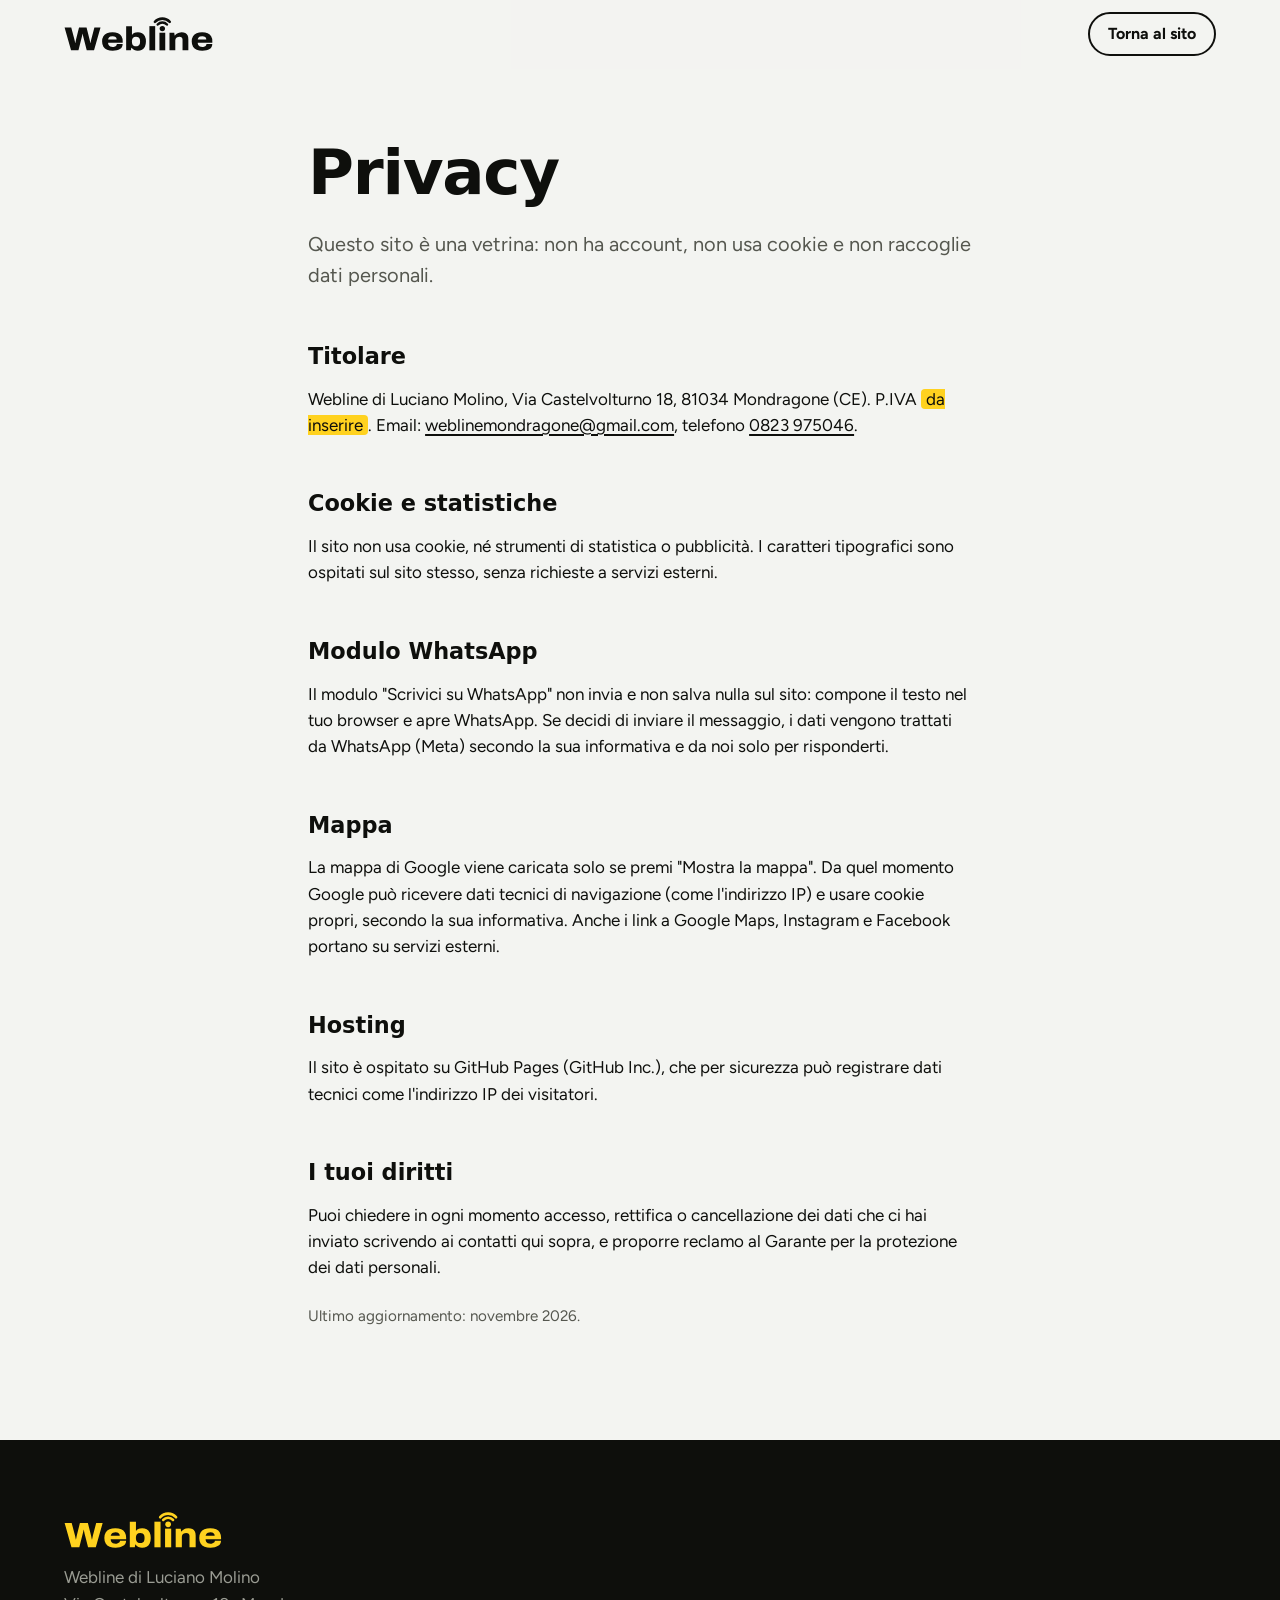
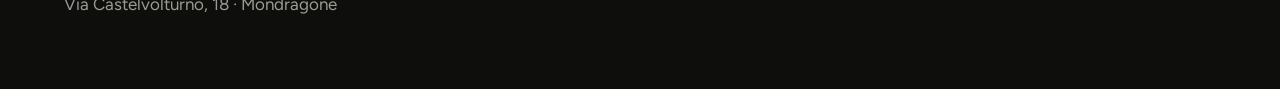
==== privacy.html @ 8e99d9e1 "Add files via upload" ====
<!doctype html>
<html lang="it">
<head>
<meta charset="utf-8">
<meta name="viewport" content="width=device-width, initial-scale=1">
<title>Privacy – Webline Mondragone</title>
<meta name="description" content="Informativa privacy del sito di Webline di Luciano Molino, Mondragone.">
<link rel="canonical" href="https://www.weblinemondragone.it/privacy.html">
<meta name="theme-color" content="#FFD21F">
<link rel="icon" href="assets/img/favicon.svg" type="image/svg+xml">
<link rel="apple-touch-icon" href="assets/img/apple-touch-icon.png">
<link rel="preload" href="assets/fonts/archivo.woff2" as="font" type="font/woff2" crossorigin>
<link rel="preload" href="assets/fonts/figtree.woff2" as="font" type="font/woff2" crossorigin>
<link rel="stylesheet" href="assets/css/style.css?v=1">
</head>
<body class="legal">
<a class="skip" href="#contenuto">Vai al contenuto</a>
<header class="top"><div class="top__in"><a class="brand" href="./" aria-label="Webline, torna alla home"><svg class="logo" xmlns="http://www.w3.org/2000/svg" viewBox="-10 -998 4490 1018" fill="currentColor" aria-hidden="true" focusable="false"><g transform="scale(1 -1)"><path transform="translate(0 0)" d="M201.1 0 7.7 687.3H207.4L302.3 323.1Q306.3 310 310.1 291.4Q314 272.7 318 253.7Q322 234.7 324.5 220.5H329.9Q331.9 231.3 334.5 245.2Q337.1 259 339.9 273.3Q342.6 287.5 345.5 300.6Q348.4 313.7 350.4 323.1L439.9 687.3H665.5L756.1 323.1Q759.4 311 763.2 292.6Q767.1 274.2 770.9 254.8Q774.8 235.5 777.4 220.5H782.8Q785 231.4 788 245Q791 258.6 793.9 272.7Q796.9 286.7 800 299.7Q803.1 312.8 805.6 323.1L899.9 687.3H1083.4L889.6 0H670.7L569.3 397.4Q566.1 411.9 561.8 429.7Q557.6 447.5 554.3 464.7Q551.1 481.9 548.8 494.1H543.8Q541.5 480.7 537.7 462.7Q534 444.7 530.3 427.4Q526.5 410.2 523.3 397.4L423 0Z"/><path transform="translate(1091 0)" d="M357.9 -12Q259.3 -12 187.9 17.4Q116.6 46.7 78.2 107.9Q39.8 169 39.8 263.5Q39.8 356.8 77.7 417.9Q115.6 479 185.3 509.2Q255.1 539.3 350.8 539.3Q448.4 539.3 516.8 510Q585.1 480.6 620.8 420.6Q656.5 360.6 656.5 268V229.4H218.5Q220.2 187.3 235.8 159Q251.4 130.7 282.2 117Q312.9 103.3 358.4 103.3Q384.1 103.3 406.3 109Q428.4 114.8 445 125.7Q461.5 136.5 471 152Q480.5 167.5 481.1 186.9H655.4Q655.4 139.9 634.2 102.8Q613 65.7 573.7 40.2Q534.4 14.7 479.6 1.4Q424.8 -12 357.9 -12ZM219.5 323.2H474.9Q474.9 347.8 466.4 366.4Q457.9 385 442.1 397.9Q426.4 410.8 404.5 417.3Q382.7 423.8 356.1 423.8Q314.9 423.8 285.9 411.9Q256.9 399.9 240.6 377.5Q224.2 355 219.5 323.2Z"/><path transform="translate(1787 0)" d="M410.8 -12Q355.1 -12 307 8.9Q258.9 29.7 226.6 77.4H218.8L205.4 0H63.9V724.3H237.8V469.2H245Q264.2 493 291 508.6Q317.8 524.2 349.6 531.8Q381.4 539.3 414.4 539.3Q485.9 539.3 540.3 509.5Q594.8 479.8 625.6 418.9Q656.4 358 656.4 264.1Q656.4 170 625.6 108.8Q594.8 47.5 539.7 17.8Q484.6 -12 410.8 -12ZM358.6 120.6Q400.6 120.6 427.6 136Q454.5 151.5 467.3 180.6Q480.1 209.8 480.1 250.1V276.4Q480.1 317 467.3 346.1Q454.5 375.1 427.8 390.9Q401.1 406.7 359 406.7Q328 406.7 304.9 396.8Q281.8 386.9 266.7 369Q251.6 351.2 244.1 326.2Q236.7 301.3 236.7 270.9V255.2Q236.7 215 249.9 184.7Q263 154.3 290.2 137.5Q317.4 120.6 358.6 120.6Z"/><path transform="translate(2483 0)" d="M63.6 0V724.3H237.5V0Z"/><path transform="translate(2784 0)" d="M63.6 0V527.3H237.5V0Z"/><path transform="translate(3085 0)" d="M63.6 0V527.3H205.7L217.8 445.9H225.8Q249.4 478.1 280.8 498.7Q312.1 519.3 349.1 529.3Q386.1 539.3 425.1 539.3Q491.6 539.3 536.7 516.7Q581.8 494.1 605.1 448.6Q628.4 403 628.4 333.8V0H454.3V309.4Q454.3 333.8 447.8 352Q441.3 370.2 429.1 382.2Q416.9 394.2 398.9 400.2Q380.9 406.2 357.6 406.2Q323.6 406.2 296.5 391.5Q269.4 376.7 253.4 351.2Q237.5 325.6 237.5 292.3V0Z"/><path transform="translate(3775 0)" d="M357.9 -12Q259.3 -12 187.9 17.4Q116.6 46.7 78.2 107.9Q39.8 169 39.8 263.5Q39.8 356.8 77.7 417.9Q115.6 479 185.3 509.2Q255.1 539.3 350.8 539.3Q448.4 539.3 516.8 510Q585.1 480.6 620.8 420.6Q656.5 360.6 656.5 268V229.4H218.5Q220.2 187.3 235.8 159Q251.4 130.7 282.2 117Q312.9 103.3 358.4 103.3Q384.1 103.3 406.3 109Q428.4 114.8 445 125.7Q461.5 136.5 471 152Q480.5 167.5 481.1 186.9H655.4Q655.4 139.9 634.2 102.8Q613 65.7 573.7 40.2Q534.4 14.7 479.6 1.4Q424.8 -12 357.9 -12ZM219.5 323.2H474.9Q474.9 347.8 466.4 366.4Q457.9 385 442.1 397.9Q426.4 410.8 404.5 417.3Q382.7 423.8 356.1 423.8Q314.9 423.8 285.9 411.9Q256.9 399.9 240.6 377.5Q224.2 355 219.5 323.2Z"/><circle cx="2934.5" cy="650" r="80"/><path class="arc" fill="none" stroke="currentColor" stroke-width="76" stroke-linecap="round" d="M3072 773.8A185 185 0 0 1 2797 773.8"/><path class="arc" fill="none" stroke="currentColor" stroke-width="76" stroke-linecap="round" d="M3157.4 850.7A300 300 0 0 1 2711.6 850.7"/></g></svg></a><a class="btn btn--line btn--sm" href="./">Torna al sito</a></div></header>
<main id="contenuto" class="legal__main">
<h1 class="h2">Privacy</h1>
<p class="lead">Questo sito è una vetrina: non ha account, non usa cookie e non raccoglie dati personali.</p>
<h2>Titolare</h2>
<p>Webline di Luciano Molino, Via Castelvolturno 18, 81034 Mondragone (CE). P.IVA <mark class="todo">da inserire</mark>. Email: <a href="mailto:weblinemondragone@gmail.com">weblinemondragone@gmail.com</a>, telefono <a href="tel:+390823975046">0823 975046</a>.</p>
<h2>Cookie e statistiche</h2>
<p>Il sito non usa cookie, né strumenti di statistica o pubblicità. I caratteri tipografici sono ospitati sul sito stesso, senza richieste a servizi esterni.</p>
<h2>Modulo WhatsApp</h2>
<p>Il modulo "Scrivici su WhatsApp" non invia e non salva nulla sul sito: compone il testo nel tuo browser e apre WhatsApp. Se decidi di inviare il messaggio, i dati vengono trattati da WhatsApp (Meta) secondo la sua informativa e da noi solo per risponderti.</p>
<h2>Mappa</h2>
<p>La mappa di Google viene caricata solo se premi "Mostra la mappa". Da quel momento Google può ricevere dati tecnici di navigazione (come l'indirizzo IP) e usare cookie propri, secondo la sua informativa. Anche i link a Google Maps, Instagram e Facebook portano su servizi esterni.</p>
<h2>Hosting</h2>
<p>Il sito è ospitato su GitHub Pages (GitHub Inc.), che per sicurezza può registrare dati tecnici come l'indirizzo IP dei visitatori.</p>
<h2>I tuoi diritti</h2>
<p>Puoi chiedere in ogni momento accesso, rettifica o cancellazione dei dati che ci hai inviato scrivendo ai contatti qui sopra, e proporre reclamo al Garante per la protezione dei dati personali.</p>
<p class="note">Ultimo aggiornamento: novembre 2026.</p>
</main>
<footer class="foot"><div class="foot__in"><div class="foot__brand"><svg class="logo" xmlns="http://www.w3.org/2000/svg" viewBox="-10 -998 4490 1018" fill="currentColor" aria-hidden="true" focusable="false"><g transform="scale(1 -1)"><path transform="translate(0 0)" d="M201.1 0 7.7 687.3H207.4L302.3 323.1Q306.3 310 310.1 291.4Q314 272.7 318 253.7Q322 234.7 324.5 220.5H329.9Q331.9 231.3 334.5 245.2Q337.1 259 339.9 273.3Q342.6 287.5 345.5 300.6Q348.4 313.7 350.4 323.1L439.9 687.3H665.5L756.1 323.1Q759.4 311 763.2 292.6Q767.1 274.2 770.9 254.8Q774.8 235.5 777.4 220.5H782.8Q785 231.4 788 245Q791 258.6 793.9 272.7Q796.9 286.7 800 299.7Q803.1 312.8 805.6 323.1L899.9 687.3H1083.4L889.6 0H670.7L569.3 397.4Q566.1 411.9 561.8 429.7Q557.6 447.5 554.3 464.7Q551.1 481.9 548.8 494.1H543.8Q541.5 480.7 537.7 462.7Q534 444.7 530.3 427.4Q526.5 410.2 523.3 397.4L423 0Z"/><path transform="translate(1091 0)" d="M357.9 -12Q259.3 -12 187.9 17.4Q116.6 46.7 78.2 107.9Q39.8 169 39.8 263.5Q39.8 356.8 77.7 417.9Q115.6 479 185.3 509.2Q255.1 539.3 350.8 539.3Q448.4 539.3 516.8 510Q585.1 480.6 620.8 420.6Q656.5 360.6 656.5 268V229.4H218.5Q220.2 187.3 235.8 159Q251.4 130.7 282.2 117Q312.9 103.3 358.4 103.3Q384.1 103.3 406.3 109Q428.4 114.8 445 125.7Q461.5 136.5 471 152Q480.5 167.5 481.1 186.9H655.4Q655.4 139.9 634.2 102.8Q613 65.7 573.7 40.2Q534.4 14.7 479.6 1.4Q424.8 -12 357.9 -12ZM219.5 323.2H474.9Q474.9 347.8 466.4 366.4Q457.9 385 442.1 397.9Q426.4 410.8 404.5 417.3Q382.7 423.8 356.1 423.8Q314.9 423.8 285.9 411.9Q256.9 399.9 240.6 377.5Q224.2 355 219.5 323.2Z"/><path transform="translate(1787 0)" d="M410.8 -12Q355.1 -12 307 8.9Q258.9 29.7 226.6 77.4H218.8L205.4 0H63.9V724.3H237.8V469.2H245Q264.2 493 291 508.6Q317.8 524.2 349.6 531.8Q381.4 539.3 414.4 539.3Q485.9 539.3 540.3 509.5Q594.8 479.8 625.6 418.9Q656.4 358 656.4 264.1Q656.4 170 625.6 108.8Q594.8 47.5 539.7 17.8Q484.6 -12 410.8 -12ZM358.6 120.6Q400.6 120.6 427.6 136Q454.5 151.5 467.3 180.6Q480.1 209.8 480.1 250.1V276.4Q480.1 317 467.3 346.1Q454.5 375.1 427.8 390.9Q401.1 406.7 359 406.7Q328 406.7 304.9 396.8Q281.8 386.9 266.7 369Q251.6 351.2 244.1 326.2Q236.7 301.3 236.7 270.9V255.2Q236.7 215 249.9 184.7Q263 154.3 290.2 137.5Q317.4 120.6 358.6 120.6Z"/><path transform="translate(2483 0)" d="M63.6 0V724.3H237.5V0Z"/><path transform="translate(2784 0)" d="M63.6 0V527.3H237.5V0Z"/><path transform="translate(3085 0)" d="M63.6 0V527.3H205.7L217.8 445.9H225.8Q249.4 478.1 280.8 498.7Q312.1 519.3 349.1 529.3Q386.1 539.3 425.1 539.3Q491.6 539.3 536.7 516.7Q581.8 494.1 605.1 448.6Q628.4 403 628.4 333.8V0H454.3V309.4Q454.3 333.8 447.8 352Q441.3 370.2 429.1 382.2Q416.9 394.2 398.9 400.2Q380.9 406.2 357.6 406.2Q323.6 406.2 296.5 391.5Q269.4 376.7 253.4 351.2Q237.5 325.6 237.5 292.3V0Z"/><path transform="translate(3775 0)" d="M357.9 -12Q259.3 -12 187.9 17.4Q116.6 46.7 78.2 107.9Q39.8 169 39.8 263.5Q39.8 356.8 77.7 417.9Q115.6 479 185.3 509.2Q255.1 539.3 350.8 539.3Q448.4 539.3 516.8 510Q585.1 480.6 620.8 420.6Q656.5 360.6 656.5 268V229.4H218.5Q220.2 187.3 235.8 159Q251.4 130.7 282.2 117Q312.9 103.3 358.4 103.3Q384.1 103.3 406.3 109Q428.4 114.8 445 125.7Q461.5 136.5 471 152Q480.5 167.5 481.1 186.9H655.4Q655.4 139.9 634.2 102.8Q613 65.7 573.7 40.2Q534.4 14.7 479.6 1.4Q424.8 -12 357.9 -12ZM219.5 323.2H474.9Q474.9 347.8 466.4 366.4Q457.9 385 442.1 397.9Q426.4 410.8 404.5 417.3Q382.7 423.8 356.1 423.8Q314.9 423.8 285.9 411.9Q256.9 399.9 240.6 377.5Q224.2 355 219.5 323.2Z"/><circle cx="2934.5" cy="650" r="80"/><path class="arc" fill="none" stroke="currentColor" stroke-width="76" stroke-linecap="round" d="M3072 773.8A185 185 0 0 1 2797 773.8"/><path class="arc" fill="none" stroke="currentColor" stroke-width="76" stroke-linecap="round" d="M3157.4 850.7A300 300 0 0 1 2711.6 850.7"/></g></svg><p>Webline di Luciano Molino<br>Via Castelvolturno, 18 · Mondragone</p></div></div></footer>
</body>
</html>
---- assets/css/style.css ----
/* Webline – stile */
@font-face{font-family:"Archivo";src:url("../fonts/archivo.woff2") format("woff2");font-weight:100 900;font-stretch:62% 125%;font-display:swap}
@font-face{font-family:"Figtree";src:url("../fonts/figtree.woff2") format("woff2");font-weight:300 900;font-display:swap}

:root{
  --ink:#0E0F0C;--paper:#F3F4F1;--white:#fff;--signal:#FFD21F;
  --muted:#55574F;--muted-sig:#4A4A3A;--muted-ink:#9A9C93;
  --open:#127A3A;--closed:#B3261E;--line:#D9DBD3;
  --display:"Archivo",system-ui,sans-serif;--body:"Figtree",system-ui,sans-serif;
  --out:cubic-bezier(.23,1,.32,1);
  --pad:clamp(20px,5vw,72px);--max:1240px;
  --s1:8px;--s2:12px;--s3:16px;--s4:24px;--s5:32px;--s6:48px;--s7:72px;--s8:112px;
  --top-h:68px;
}
*,*::before,*::after{box-sizing:border-box}
html{scroll-behavior:smooth;scroll-padding-top:calc(var(--top-h) + 16px);-webkit-text-size-adjust:100%}
body{margin:0;background:var(--paper);color:var(--ink);font:400 1.0625rem/1.55 var(--body);-webkit-font-smoothing:antialiased;text-rendering:optimizeLegibility}
img,svg{display:block;max-width:100%}
a{color:inherit;text-underline-offset:.2em;text-decoration-thickness:2px}
h1,h2,h3{font-family:var(--display);margin:0;text-wrap:balance}
p{margin:0}
::selection{background:var(--signal);color:var(--ink)}
:focus-visible{outline:3px solid var(--ink);outline-offset:3px;border-radius:6px}
.tel :focus-visible,.foot :focus-visible,.menu :focus-visible,.voices :focus-visible{outline-color:var(--signal)}
.sr{position:absolute!important;width:1px;height:1px;overflow:hidden;clip:rect(0 0 0 0);white-space:nowrap}
.skip{position:fixed;left:16px;top:-80px;z-index:100;background:var(--ink);color:var(--signal);padding:12px 18px;border-radius:999px;font-weight:700;text-decoration:none;transition:top .3s var(--out)}
.skip:focus{top:12px}
mark.todo{background:var(--signal);color:var(--ink);padding:0 .3em;border-radius:4px}
html{scrollbar-color:var(--ink) var(--paper)}

/* icone */
.ic{width:1.25em;height:1.25em;flex:none}
.ic--lg{width:28px;height:28px}

/* bottoni */
.btn{display:inline-flex;align-items:center;justify-content:center;gap:10px;min-height:52px;padding:0 24px;border-radius:999px;border:2px solid var(--ink);font:700 1rem/1 var(--body);text-decoration:none;cursor:pointer;transition:scale .16s var(--out),background-color .2s,color .2s;white-space:nowrap}
.btn:active{scale:.97}
.btn--ink{background:var(--ink);color:var(--white)}
.btn--line{background:transparent;color:var(--ink)}
.btn--signal{background:var(--signal);color:var(--ink);border-color:var(--signal)}
.btn--line-light{background:transparent;color:var(--white);border-color:var(--white)}
.btn--sm{min-height:44px;padding:0 18px}
@media (hover:hover) and (pointer:fine){
  .btn--ink:hover{background:#2a2c27}
  .btn--line:hover{background:var(--ink);color:var(--white)}
  .btn--signal:hover{background:#ffe066}
}

/* header */
.top{position:sticky;top:0;z-index:50;background:color-mix(in srgb,var(--paper) 92%,transparent);border-bottom:1px solid transparent;transition:border-color .3s}
.top.is-scrolled{border-bottom-color:var(--line)}
.top__in{max-width:calc(var(--max) + 2*var(--pad));margin:0 auto;padding:0 var(--pad);height:var(--top-h);display:flex;align-items:center;gap:var(--s4)}
.brand{display:block;color:var(--ink);margin-right:auto;padding:6px 0}
.brand .logo{height:34px;width:auto}
.nav{display:flex;gap:4px}
.nav a{padding:10px 12px;border-radius:999px;text-decoration:none;font-weight:600;font-size:.95rem}
@media (hover:hover) and (pointer:fine){.nav a:hover{background:#E4E6E0}}
.menu-btn{display:none;width:48px;height:48px;border-radius:999px;border:2px solid var(--ink);background:transparent;cursor:pointer;place-items:center;color:var(--ink)}
.menu-btn__bars,.menu-btn__bars::before{display:block;width:18px;height:2px;background:currentColor;border-radius:2px;position:relative;transition:rotate .3s var(--out),translate .3s var(--out)}
.menu-btn__bars::before{content:"";position:absolute;top:6px;left:0}
.menu-btn__bars{translate:0 -3px}
.menu-btn[aria-expanded="true"] .menu-btn__bars{rotate:45deg;translate:0 0}
.menu-btn[aria-expanded="true"] .menu-btn__bars::before{rotate:-90deg;top:0}

.menu{position:fixed;inset:var(--top-h) 0 0;z-index:49;background:var(--ink);color:var(--white);padding:var(--s5) var(--pad);display:flex;flex-direction:column;justify-content:space-between;opacity:0;translate:0 -8px;transition:opacity .25s var(--out),translate .35s var(--out)}
.menu[hidden]{display:none}
.menu.is-open{opacity:1;translate:0 0}
.menu nav{display:flex;flex-direction:column}
.menu nav a{font:800 clamp(1.8rem,8vw,2.6rem)/1.15 var(--display);font-stretch:112%;text-decoration:none;padding:10px 0;border-bottom:1px solid #2b2d28}
.menu__foot{display:grid;gap:12px;padding-bottom:max(16px,env(safe-area-inset-bottom))}

@media (max-width:960px){
  .nav,.top__call span{display:none}
  .top__call{width:48px;padding:0}
  .menu-btn{display:grid}
  .brand .logo{height:30px}
}

/* tipografia comune */
.h2{font-size:clamp(2rem,1.2rem + 3.4vw,4rem);font-weight:800;font-stretch:112%;line-height:1.02;letter-spacing:-.02em;max-width:18ch}
.lead{font-size:clamp(1.08rem,1rem + .4vw,1.25rem);color:var(--muted);max-width:56ch;margin-top:var(--s4)}
section{padding:var(--s8) var(--pad)}
section > *{max-width:var(--max);margin-left:auto;margin-right:auto}
.hero,.write{margin-inline:auto}
.hero > *,.write > *{margin:0;max-width:none}
section > .h2{max-width:var(--max);padding-right:calc(100% - min(100%,18ch))}

/* hero */
.hero{display:grid;grid-template-columns:1.05fr .95fr;gap:var(--s6);align-items:center;padding-top:clamp(32px,6vw,80px);padding-bottom:var(--s7);max-width:calc(var(--max) + 2*var(--pad))}
.hero__title{font-size:clamp(2.6rem,1.4rem + 5vw,5.6rem);font-weight:800;font-stretch:118%;line-height:.98;letter-spacing:-.03em}
.hero__title .w{display:inline-block}
.hero__sub{font-size:clamp(1.08rem,1rem + .4vw,1.3rem);color:var(--muted);max-width:50ch;margin-top:var(--s4)}
.status{display:inline-flex;align-items:center;gap:10px;margin-top:var(--s4);font-weight:600;font-variant-numeric:tabular-nums}
.status__dot{width:12px;height:12px;border-radius:50%;background:var(--muted);flex:none;position:relative}
.status.is-open .status__dot{background:var(--open)}
.status.is-open .status__dot::after{content:"";position:absolute;inset:0;border-radius:50%;background:var(--open);animation:ping 2.4s var(--out) infinite}
.status.is-closed .status__dot{background:var(--closed)}
.status.is-open [data-status-text]{color:var(--open)}
@keyframes ping{0%{scale:1;opacity:.6}80%,100%{scale:2.6;opacity:0}}
.quick{list-style:none;margin:var(--s4) 0 0;padding:0;display:flex;flex-wrap:wrap;gap:8px}
.quick a{display:inline-flex;align-items:center;gap:8px;min-height:44px;padding:0 16px;border-radius:999px;background:var(--white);border:1px solid var(--line);font-weight:600;text-decoration:none;transition:scale .16s var(--out),border-color .2s}
.quick a:active{scale:.97}
@media (hover:hover) and (pointer:fine){.quick a:hover{border-color:var(--ink)}}
.hero__cta{display:flex;flex-wrap:wrap;gap:12px;margin-top:var(--s5)}
.hero__proof{margin-top:var(--s4)}
.hero__proof a{display:inline-flex;align-items:center;gap:10px;text-decoration:none;color:var(--muted)}
.hero__proof strong{color:var(--ink)}
.stars{display:flex;gap:2px;color:var(--ink)}
.stars svg{width:16px;height:16px}
.hero__art{position:relative;aspect-ratio:520/600;background:var(--signal);border-radius:28px;overflow:hidden;clip-path:inset(0 round 28px)}
.scene{width:100%;height:100%}
.scene .float{animation:float 7s ease-in-out infinite}
.scene .f-box{animation-delay:-2s}.scene .f-pad{animation-delay:-4s}.scene .f-plug{animation-delay:-1s}
@keyframes float{0%,100%{transform:translateY(0)}50%{transform:translateY(-8px)}}
.scene .phone,.scene .float{transform-box:fill-box}
.h-arc,.h-dot{transform-box:view-box;transform-origin:260px 250px}

/* assistenza */
.repair__head{margin-bottom:var(--s6)}
.repair__grid{display:grid;grid-template-columns:minmax(0,1fr) minmax(0,1fr);gap:var(--s6);align-items:start}
.repair__visual{position:sticky;top:calc(var(--top-h) + 24px);background:var(--white);border:2px solid var(--ink);border-radius:28px;padding:var(--s4)}
.device-stage{position:relative;aspect-ratio:320/360}
.dev{position:absolute;inset:0;width:100%;height:100%;opacity:0;scale:.94;transition:opacity .45s var(--out),scale .6s var(--out)}
.dev.is-on{opacity:1;scale:1}
.dev .hl > *{fill:var(--signal);opacity:0;transition:opacity .4s var(--out)}
.dev .hl > .is-on{opacity:1}
.dev [data-part]{opacity:.28;transition:opacity .4s var(--out)}
.dev [data-part].is-on{opacity:1}
.hl-fill{fill:var(--signal)}
.device-cap{font:800 1.25rem/1.2 var(--display);font-stretch:112%;text-align:center;margin-top:var(--s2)}
.repair__list{list-style:none;margin:0;padding:0}
.rep{padding:var(--s5) 0 var(--s5) var(--s5);border-top:2px solid var(--line);min-height:30vh;display:flex;flex-direction:column;justify-content:center;position:relative;transition:color .3s}
.rep:last-child{border-bottom:2px solid var(--line)}
.rep::before{content:"";position:absolute;left:0;top:50%;width:12px;height:12px;margin-top:-6px;border-radius:50%;background:var(--line);transition:background-color .3s,scale .4s var(--out)}
.rep.is-active::before{background:var(--ink);scale:1.4}
.rep h3{font-size:clamp(1.5rem,1.1rem + 1.4vw,2.2rem);font-weight:800;font-stretch:112%;letter-spacing:-.01em;color:#80827A;transition:color .3s}
.rep p{color:var(--muted);margin-top:var(--s1);max-width:44ch}
.rep.is-active h3{color:var(--ink)}
.repair__cta{margin-top:var(--s6)}

/* vendita */
.sale{background:var(--white)}
.sale__list{list-style:none;margin:var(--s6) auto 0;padding:0;display:grid;grid-template-columns:repeat(12,1fr);gap:var(--s4)}
.sale__item{display:flex;gap:var(--s4);align-items:center;padding:var(--s4) 0;border-top:2px solid var(--ink);grid-column:span 6}
.sale__item--big{grid-column:span 6;flex-direction:column;align-items:flex-start;padding-top:var(--s5)}
.sale__item--big .art{width:min(220px,50%)}
.sale__item .art{width:96px;flex:none}
.sale__item h3{font-size:clamp(1.35rem,1.1rem + .9vw,1.8rem);font-weight:800;font-stretch:112%}
.sale__item p{color:var(--muted);margin-top:6px;max-width:42ch}

/* telefonia */
.tel{background:var(--ink);color:var(--white);overflow:hidden}
.tel .lead{color:var(--muted-ink)}
.ops{max-width:none;margin:var(--s6) calc(-1*var(--pad)) var(--s6);display:grid;gap:4px}
.ops__row{display:flex;gap:.6em;white-space:nowrap;font:800 clamp(2.6rem,1.2rem + 6vw,6rem)/1 var(--display);font-stretch:125%;letter-spacing:-.03em;will-change:transform}
.ops__row span::after{content:"";display:inline-block;width:.18em;height:.18em;border-radius:50%;background:var(--signal);margin-left:.6em;vertical-align:.25em}
.ops__row--b{color:var(--signal)}
.ops__row--b span::after{background:var(--white)}
.tel__list{list-style:none;padding:0;display:grid;grid-template-columns:repeat(4,1fr);gap:var(--s4);margin-top:0}
.tel__list li{border-top:2px solid var(--signal);padding-top:var(--s3)}
.tel__list h3{font-size:1.25rem;font-weight:800;font-stretch:112%}
.tel__list p{color:var(--muted-ink);margin-top:6px}

/* servizi */
.more__grid{display:grid;grid-template-columns:1.1fr 1fr;gap:var(--s6);margin-top:var(--s6);align-items:stretch}
.more__main{background:var(--signal);border-radius:28px;padding:var(--s5);display:flex;flex-direction:column;justify-content:flex-end;min-height:440px;position:relative;overflow:hidden}
.more__main .art--xl{position:absolute;right:6%;top:6%;width:min(42%,210px)}
.more__main h3{font-size:clamp(1.8rem,1.3rem + 1.8vw,2.8rem);font-weight:800;font-stretch:118%;letter-spacing:-.02em}
.more__main p{color:var(--muted-sig);margin-top:var(--s2);max-width:34ch;font-size:1.125rem}
.box-arcs path{transform-box:view-box;transform-origin:100px 52px}
.more__list{list-style:none;margin:0;padding:0;display:grid;align-content:space-between}
.more__list li{display:flex;gap:var(--s3);align-items:flex-start;padding:var(--s4) 0;border-top:2px solid var(--line)}
.more__list li:last-child{border-bottom:2px solid var(--line)}
.more__list h3{font-size:1.4rem;font-weight:800;font-stretch:112%}
.more__list p{color:var(--muted);margin-top:4px}

/* recensioni */
.voices{background:var(--signal)}
.voices__list{list-style:none;padding:0;margin:var(--s6) auto var(--s5);display:grid;grid-template-columns:1.3fr 1fr 1fr;gap:var(--s5)}
.voices__list li{border-top:2px solid var(--ink);padding-top:var(--s4)}
.voices blockquote{margin:0}
.voices blockquote p{font:700 clamp(1.25rem,1rem + .9vw,1.6rem)/1.25 var(--display);font-stretch:106%;letter-spacing:-.01em}
.voices__list li:first-child blockquote p{font-size:clamp(1.6rem,1.1rem + 1.8vw,2.4rem)}
.who{margin-top:var(--s3);color:var(--muted-sig);font-weight:600}
.link-arrow{display:inline-flex;align-items:center;gap:8px;font-weight:700;text-decoration:underline;text-decoration-thickness:2px;text-underline-offset:.25em}
.link-arrow .ic--arrow{transition:translate .25s var(--out)}
@media (hover:hover) and (pointer:fine){.link-arrow:hover .ic--arrow{translate:4px 0}}
.voices .link-arrow:focus-visible{outline-color:var(--ink)}

/* modulo */
.write{display:grid;grid-template-columns:1fr 1fr;gap:var(--s6);max-width:calc(var(--max) + 2*var(--pad));align-items:start}
.note{margin-top:var(--s4);color:var(--muted);font-size:.95rem}
.form{background:var(--white);border:2px solid var(--ink);border-radius:28px;padding:var(--s5);display:grid;gap:var(--s4)}
.field{display:grid;gap:8px;border:0;margin:0;padding:0;min-width:0}
.field label,.field legend{font-weight:700;padding:0}
.req{font-weight:400;color:var(--muted)}
.field input[type=text],.field textarea{font:inherit;color:var(--ink);background:var(--paper);border:2px solid #C9CBC3;border-radius:14px;padding:12px 14px;width:100%;transition:border-color .2s}
.field textarea{resize:vertical;min-height:120px}
.field input::placeholder,.field textarea::placeholder{color:#6B6D65}
.field input:focus-visible,.field textarea:focus-visible{outline:none;border-color:var(--ink);box-shadow:0 0 0 3px var(--signal)}
.field textarea[aria-invalid=true]{border-color:var(--closed)}
.err{color:var(--closed);font-weight:600;font-size:.95rem}
.pills{display:flex;flex-wrap:wrap;gap:8px;margin-top:8px}
.pills label{position:relative;font-weight:600}
.pills input{position:absolute;opacity:0;inset:0;margin:0;cursor:pointer}
.pills span{display:inline-flex;align-items:center;min-height:44px;padding:0 16px;border-radius:999px;border:2px solid #C9CBC3;background:var(--paper);transition:background-color .2s,border-color .2s}
.pills input:checked + span{background:var(--signal);border-color:var(--ink)}
.pills input:focus-visible + span{outline:3px solid var(--ink);outline-offset:2px}
.form .btn{justify-self:start}

/* orari e mappa */
.where{background:var(--white)}
.where__grid{display:grid;grid-template-columns:minmax(0,.9fr) minmax(0,1.1fr);gap:var(--s6);margin-top:var(--s6)}
.status--big{margin-top:0;font-size:1.15rem}
.hours__t{width:100%;border-collapse:collapse;margin-top:var(--s4);font-variant-numeric:tabular-nums}
.hours__t th,.hours__t td{text-align:left;padding:12px 10px;border-bottom:1px solid var(--line)}
.hours__t th{font-weight:600}
.hours__t td{color:var(--muted)}
.hours__t tr.is-today{background:var(--signal)}
.hours__t tr.is-today th,.hours__t tr.is-today td{color:var(--ink);font-weight:700;border-bottom-color:var(--signal)}
.hours__t tr.is-today th{border-radius:10px 0 0 10px}
.hours__t tr.is-today td:last-child{border-radius:0 10px 10px 0}
.addr{font-style:normal;margin-top:var(--s5);line-height:1.5}
.contacts{list-style:none;padding:0;margin:var(--s4) 0 0;display:grid;gap:4px}
.contacts a{display:inline-flex;align-items:center;gap:10px;min-height:44px;font-weight:600;text-decoration:none}
@media (hover:hover) and (pointer:fine){.contacts a:hover{text-decoration:underline}}
.map__frame{position:relative;aspect-ratio:600/420;border-radius:28px;overflow:hidden;border:2px solid var(--ink);background:#E6E8E2}
.map__frame iframe{position:absolute;inset:0;width:100%;height:100%;border:0}
.map__facade{position:absolute;inset:0;display:grid;place-items:center;align-content:center;gap:12px;text-align:center}
.map__art{position:absolute;inset:0;width:100%;height:100%}
.map__load,.map__note{position:relative}
.map__note{font-size:.9rem;color:var(--muted);background:color-mix(in srgb,#E6E8E2 85%,transparent);padding:2px 10px;border-radius:999px}
.map__links{display:flex;flex-wrap:wrap;gap:var(--s4);margin-top:var(--s3)}

/* footer */
.foot{background:var(--ink);color:var(--white);padding:var(--s7) var(--pad) calc(var(--s7) + 72px)}
.foot__in{max-width:var(--max);margin:0 auto;display:grid;grid-template-columns:1.4fr 1fr 1fr 1fr;gap:var(--s5)}
.foot .logo{height:36px;width:auto;color:var(--signal)}
.foot__brand p{margin-top:var(--s3);color:var(--muted-ink)}
.foot__col{display:grid;align-content:start;gap:10px;color:var(--muted-ink)}
.foot__col a{color:var(--white);text-decoration:none;min-height:28px}
@media (hover:hover) and (pointer:fine){.foot__col a:hover{text-decoration:underline}}
@media (min-width:961px){.foot{padding-bottom:var(--s7)}}

/* barra azioni mobile */
.dock{position:fixed;left:12px;right:12px;bottom:max(12px,env(safe-area-inset-bottom));z-index:40;display:none;grid-template-columns:repeat(3,1fr);gap:6px;background:var(--ink);border-radius:999px;padding:6px;box-shadow:0 10px 30px rgba(14,15,12,.28);translate:0 140%;transition:translate .45s var(--out)}
.dock.is-on{translate:0 0}
.dock a{display:flex;align-items:center;justify-content:center;gap:8px;min-height:48px;border-radius:999px;color:var(--white);text-decoration:none;font-weight:700;font-size:.95rem}
.dock a:first-child{background:var(--signal);color:var(--ink)}
.dock a:active{scale:.97}
@media (max-width:960px){.dock{display:grid}}

/* entrate (solo con JS e movimento consentito) */
.js .rv{opacity:0;translate:0 24px;transition:opacity .8s var(--out),translate .9s var(--out)}
.js .rv.in{opacity:1;translate:0 0}
.js .rv-clip{clip-path:inset(0 0 100% 0);transition:clip-path .9s var(--out)}
.js .rv-clip.in{clip-path:inset(0 0 0 0)}
.js .rv-scale{opacity:0;scale:.96;transition:opacity .7s var(--out),scale .9s var(--out)}
.js .rv-scale.in{opacity:1;scale:1}
.js .stagger > *{opacity:0;translate:0 18px;transition:opacity .7s var(--out),translate .8s var(--out);transition-delay:calc(var(--k,0)*90ms)}
.js .stagger.in > *{opacity:1;translate:0 0}
.js .hero__title .w{opacity:0;translate:0 .4em;transition:opacity .7s var(--out),translate .9s var(--out);transition-delay:calc(var(--k,0)*70ms + 80ms)}
.js .is-ready .hero__title .w{opacity:1;translate:0 0}
.js .hero__art{clip-path:inset(12% 12% 12% 12% round 28px);transition:clip-path 1.1s var(--out) .15s}
.js .is-ready .hero__art{clip-path:inset(0 round 28px)}
.js .h-arc,.js .h-dot{opacity:0;scale:.6;transition:opacity .5s var(--out),scale .8s var(--out);transition-delay:calc(var(--i,0)*120ms + 650ms)}
.js .h-dot{transition-delay:550ms}
.js .is-ready .h-arc,.js .is-ready .h-dot{opacity:1;scale:1}
.js .is-ready .h-arc{animation:pulse 5.5s var(--out) calc(var(--i)*180ms + 2.4s) infinite}
@keyframes pulse{0%,70%,100%{opacity:1}80%{opacity:.25}}
.js .box-arcs path{opacity:0;scale:.6;transition:opacity .5s var(--out),scale .7s var(--out)}
.js .box-arcs path:last-child{transition-delay:.15s}
.js .more__main.in .box-arcs path{opacity:1;scale:1}

/* responsive */
@media (max-width:960px){
  section{padding-top:var(--s7);padding-bottom:var(--s7)}
  .hero{grid-template-columns:1fr;gap:var(--s5)}
  .hero__art{aspect-ratio:auto;height:min(78vw,420px)}
  .scene{position:absolute;inset:0}
  .repair__grid{grid-template-columns:1fr}
  .repair__visual{top:calc(var(--top-h) + 8px);z-index:2;display:grid;grid-template-columns:96px 1fr;align-items:center;gap:var(--s3);padding:10px 16px;border-radius:20px}
  .device-stage{width:96px}
  .device-cap{text-align:left;margin:0;font-size:1.1rem}
  .rep{min-height:auto;padding:var(--s4) 0 var(--s4) var(--s5)}
  .sale__item,.sale__item--big{grid-column:1/-1}
  .sale__item--big{flex-direction:row;align-items:center}
  .sale__item--big .art{width:96px;flex:none}
  .tel__list{grid-template-columns:1fr 1fr}
  .more__grid,.write,.where__grid{grid-template-columns:1fr}
  .voices__list{grid-template-columns:1fr}
  .foot__in{grid-template-columns:1fr 1fr}
  .foot__brand{grid-column:1/-1}
}
@media (max-width:560px){
  .hero__cta .btn{width:100%}
  .tel__list{grid-template-columns:1fr}
  .foot__in{grid-template-columns:1fr}
  .more__main{min-height:400px}
  .form{padding:var(--s4)}
}

@media (prefers-reduced-motion:reduce){
  html{scroll-behavior:auto}
  *,*::before,*::after{animation:none!important;transition-duration:.01ms!important;transition-delay:0s!important}
  .js .rv,.js .rv-scale,.js .stagger > *,.js .hero__title .w,.js .h-arc,.js .h-dot,.js .box-arcs path{opacity:1;translate:0 0;scale:1}
  .js .rv-clip,.js .hero__art{clip-path:inset(0 round 28px)}
  .js .rv-clip{clip-path:none}
  .ops__row{transform:none!important}
}

/* privacy */
.legal__main{max-width:72ch;margin:0 auto;padding:var(--s7) var(--pad) var(--s8)}
.legal__main h2{font-size:1.4rem;font-weight:800;font-stretch:112%;margin:var(--s6) 0 var(--s2)}
.legal__main p{max-width:65ch}
.legal .foot{padding-bottom:var(--s7)}
.legal .top__in .btn{margin-left:auto}
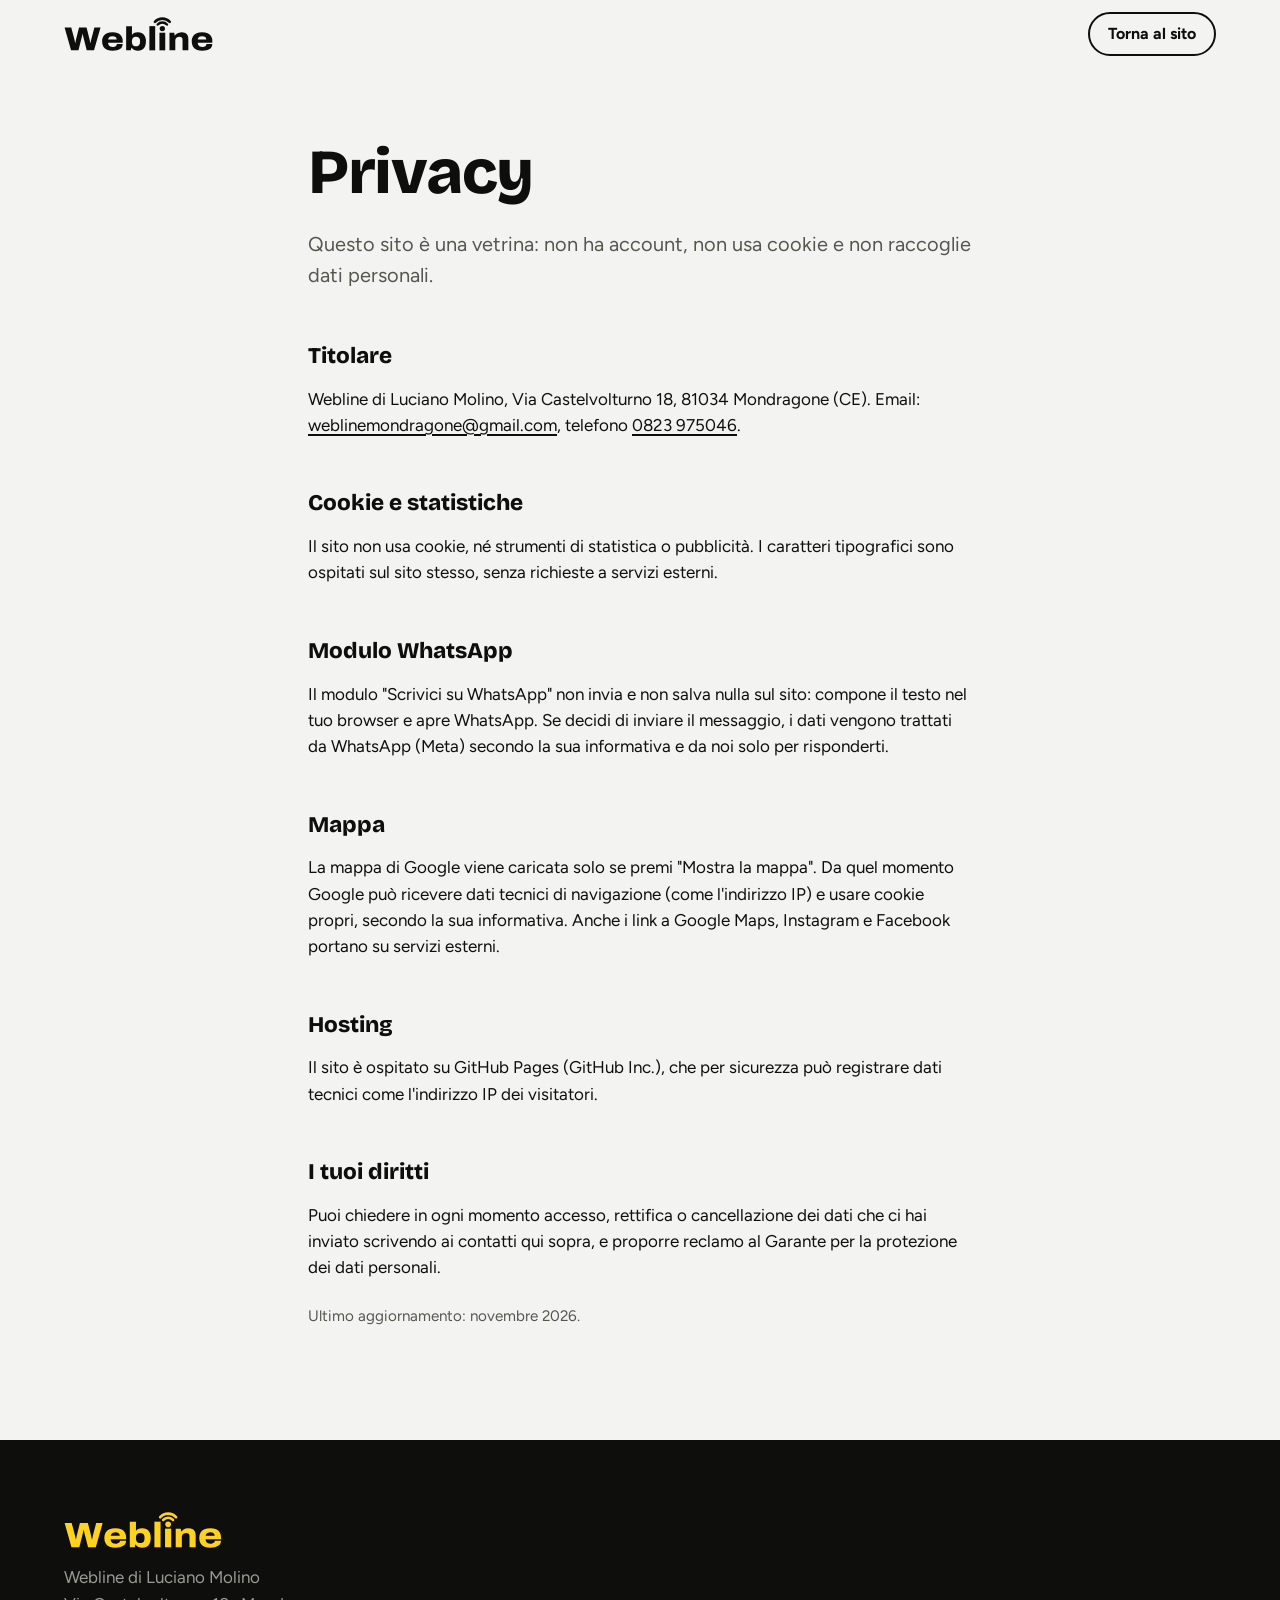
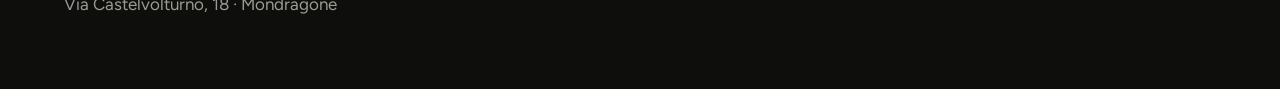
==== commit a066e721: "Add files via upload" ====
--- a/privacy.html
+++ b/privacy.html
@@ -9,9 +9,9 @@
 <meta name="theme-color" content="#FFD21F">
 <link rel="icon" href="assets/img/favicon.svg" type="image/svg+xml">
 <link rel="apple-touch-icon" href="assets/img/apple-touch-icon.png">
-<link rel="preload" href="assets/fonts/archivo.woff2" as="font" type="font/woff2" crossorigin>
+<link rel="preload" href="assets/fonts/bricolage.woff2" as="font" type="font/woff2" crossorigin>
 <link rel="preload" href="assets/fonts/figtree.woff2" as="font" type="font/woff2" crossorigin>
-<link rel="stylesheet" href="assets/css/style.css?v=1">
+<link rel="stylesheet" href="assets/css/style.css?v=3">
 </head>
 <body class="legal">
 <a class="skip" href="#contenuto">Vai al contenuto</a>
@@ -20,7 +20,7 @@
 <h1 class="h2">Privacy</h1>
 <p class="lead">Questo sito è una vetrina: non ha account, non usa cookie e non raccoglie dati personali.</p>
 <h2>Titolare</h2>
-<p>Webline di Luciano Molino, Via Castelvolturno 18, 81034 Mondragone (CE). P.IVA <mark class="todo">da inserire</mark>. Email: <a href="mailto:weblinemondragone@gmail.com">weblinemondragone@gmail.com</a>, telefono <a href="tel:+390823975046">0823 975046</a>.</p>
+<p>Webline di Luciano Molino, Via Castelvolturno 18, 81034 Mondragone (CE). Email: <a href="mailto:weblinemondragone@gmail.com">weblinemondragone@gmail.com</a>, telefono <a href="tel:+390823975046">0823 975046</a>.</p>
 <h2>Cookie e statistiche</h2>
 <p>Il sito non usa cookie, né strumenti di statistica o pubblicità. I caratteri tipografici sono ospitati sul sito stesso, senza richieste a servizi esterni.</p>
 <h2>Modulo WhatsApp</h2>
--- a/assets/css/style.css
+++ b/assets/css/style.css
@@ -1,12 +1,12 @@
 /* Webline – stile */
-@font-face{font-family:"Archivo";src:url("../fonts/archivo.woff2") format("woff2");font-weight:100 900;font-stretch:62% 125%;font-display:swap}
+@font-face{font-family:"Bricolage Grotesque";src:url("../fonts/bricolage.woff2") format("woff2");font-weight:200 800;font-display:swap}
 @font-face{font-family:"Figtree";src:url("../fonts/figtree.woff2") format("woff2");font-weight:300 900;font-display:swap}
 
 :root{
   --ink:#0E0F0C;--paper:#F3F4F1;--white:#fff;--signal:#FFD21F;
   --muted:#55574F;--muted-sig:#4A4A3A;--muted-ink:#9A9C93;
   --open:#127A3A;--closed:#B3261E;--line:#D9DBD3;
-  --display:"Archivo",system-ui,sans-serif;--body:"Figtree",system-ui,sans-serif;
+  --display:"Bricolage Grotesque",system-ui,sans-serif;--body:"Figtree",system-ui,sans-serif;
   --out:cubic-bezier(.23,1,.32,1);
   --pad:clamp(20px,5vw,72px);--max:1240px;
   --s1:8px;--s2:12px;--s3:16px;--s4:24px;--s5:32px;--s6:48px;--s7:72px;--s8:112px;
@@ -47,13 +47,16 @@
 }
 
 /* header */
-.top{position:sticky;top:0;z-index:50;background:color-mix(in srgb,var(--paper) 92%,transparent);border-bottom:1px solid transparent;transition:border-color .3s}
+.top{position:sticky;top:0;z-index:50;background:var(--paper);border-bottom:1px solid transparent;transition:border-color .3s}
 .top.is-scrolled{border-bottom-color:var(--line)}
 .top__in{max-width:calc(var(--max) + 2*var(--pad));margin:0 auto;padding:0 var(--pad);height:var(--top-h);display:flex;align-items:center;gap:var(--s4)}
 .brand{display:block;color:var(--ink);margin-right:auto;padding:6px 0}
 .brand .logo{height:34px;width:auto}
 .nav{display:flex;gap:4px}
 .nav a{padding:10px 12px;border-radius:999px;text-decoration:none;font-weight:600;font-size:.95rem}
+.nav a{position:relative}
+.nav a::after{content:"";position:absolute;left:12px;right:12px;bottom:4px;height:3px;border-radius:2px;background:var(--signal);scale:0 1;transition:scale .35s var(--out)}
+.nav a[aria-current="true"]::after{scale:1 1}
 @media (hover:hover) and (pointer:fine){.nav a:hover{background:#E4E6E0}}
 .menu-btn{display:none;width:48px;height:48px;border-radius:999px;border:2px solid var(--ink);background:transparent;cursor:pointer;place-items:center;color:var(--ink)}
 .menu-btn__bars,.menu-btn__bars::before{display:block;width:18px;height:2px;background:currentColor;border-radius:2px;position:relative;transition:rotate .3s var(--out),translate .3s var(--out)}
@@ -66,18 +69,18 @@
 .menu[hidden]{display:none}
 .menu.is-open{opacity:1;translate:0 0}
 .menu nav{display:flex;flex-direction:column}
-.menu nav a{font:800 clamp(1.8rem,8vw,2.6rem)/1.15 var(--display);font-stretch:112%;text-decoration:none;padding:10px 0;border-bottom:1px solid #2b2d28}
+.menu nav a{font:800 clamp(1.8rem,8vw,2.6rem)/1.15 var(--display);text-decoration:none;padding:10px 0;border-bottom:1px solid #2b2d28}
 .menu__foot{display:grid;gap:12px;padding-bottom:max(16px,env(safe-area-inset-bottom))}
 
 @media (max-width:960px){
   .nav,.top__call span{display:none}
-  .top__call{width:48px;padding:0}
+  .top__call{width:48px;padding:0;transition:opacity .25s var(--out),scale .25s var(--out),visibility .25s}
   .menu-btn{display:grid}
   .brand .logo{height:30px}
 }
 
 /* tipografia comune */
-.h2{font-size:clamp(2rem,1.2rem + 3.4vw,4rem);font-weight:800;font-stretch:112%;line-height:1.02;letter-spacing:-.02em;max-width:18ch}
+.h2{font-size:clamp(2rem,1.2rem + 3.4vw,4rem);font-weight:800;line-height:1.02;letter-spacing:-.02em;max-width:18ch}
 .lead{font-size:clamp(1.08rem,1rem + .4vw,1.25rem);color:var(--muted);max-width:56ch;margin-top:var(--s4)}
 section{padding:var(--s8) var(--pad)}
 section > *{max-width:var(--max);margin-left:auto;margin-right:auto}
@@ -87,7 +90,7 @@
 
 /* hero */
 .hero{display:grid;grid-template-columns:1.05fr .95fr;gap:var(--s6);align-items:center;padding-top:clamp(32px,6vw,80px);padding-bottom:var(--s7);max-width:calc(var(--max) + 2*var(--pad))}
-.hero__title{font-size:clamp(2.6rem,1.4rem + 5vw,5.6rem);font-weight:800;font-stretch:118%;line-height:.98;letter-spacing:-.03em}
+.hero__title{font-size:clamp(2.6rem,1.4rem + 5vw,5.6rem);font-weight:800;line-height:.98;letter-spacing:-.03em}
 .hero__title .w{display:inline-block}
 .hero__sub{font-size:clamp(1.08rem,1rem + .4vw,1.3rem);color:var(--muted);max-width:50ch;margin-top:var(--s4)}
 .status{display:inline-flex;align-items:center;gap:10px;margin-top:var(--s4);font-weight:600;font-variant-numeric:tabular-nums}
@@ -122,56 +125,64 @@
 .device-stage{position:relative;aspect-ratio:320/360}
 .dev{position:absolute;inset:0;width:100%;height:100%;opacity:0;scale:.94;transition:opacity .45s var(--out),scale .6s var(--out)}
 .dev.is-on{opacity:1;scale:1}
-.dev .hl > *{fill:var(--signal);opacity:0;transition:opacity .4s var(--out)}
-.dev .hl > .is-on{opacity:1}
-.dev [data-part]{opacity:.28;transition:opacity .4s var(--out)}
-.dev [data-part].is-on{opacity:1}
-.hl-fill{fill:var(--signal)}
-.device-cap{font:800 1.25rem/1.2 var(--display);font-stretch:112%;text-align:center;margin-top:var(--s2)}
+.dev .part{opacity:0;transition:opacity .35s var(--out)}
+.dev .part.is-on{opacity:1}
+.dev .co{font:700 14px var(--body);fill:var(--ink)}
+.dev .co-line{fill:none;stroke:var(--ink);stroke-width:2;stroke-dasharray:3 4}
+.device-cap{font:800 1.25rem/1.2 var(--display);text-align:center;margin-top:var(--s2)}
 .repair__list{list-style:none;margin:0;padding:0}
 .rep{padding:var(--s5) 0 var(--s5) var(--s5);border-top:2px solid var(--line);min-height:30vh;display:flex;flex-direction:column;justify-content:center;position:relative;transition:color .3s}
 .rep:last-child{border-bottom:2px solid var(--line)}
 .rep::before{content:"";position:absolute;left:0;top:50%;width:12px;height:12px;margin-top:-6px;border-radius:50%;background:var(--line);transition:background-color .3s,scale .4s var(--out)}
 .rep.is-active::before{background:var(--ink);scale:1.4}
-.rep h3{font-size:clamp(1.5rem,1.1rem + 1.4vw,2.2rem);font-weight:800;font-stretch:112%;letter-spacing:-.01em;color:#80827A;transition:color .3s}
+.rep h3{font-size:clamp(1.5rem,1.1rem + 1.4vw,2.2rem);font-weight:800;letter-spacing:-.01em;color:#80827A;transition:color .3s}
 .rep p{color:var(--muted);margin-top:var(--s1);max-width:44ch}
 .rep.is-active h3{color:var(--ink)}
 .repair__cta{margin-top:var(--s6)}
 
 /* vendita */
 .sale{background:var(--white)}
-.sale__list{list-style:none;margin:var(--s6) auto 0;padding:0;display:grid;grid-template-columns:repeat(12,1fr);gap:var(--s4)}
-.sale__item{display:flex;gap:var(--s4);align-items:center;padding:var(--s4) 0;border-top:2px solid var(--ink);grid-column:span 6}
-.sale__item--big{grid-column:span 6;flex-direction:column;align-items:flex-start;padding-top:var(--s5)}
-.sale__item--big .art{width:min(220px,50%)}
-.sale__item .art{width:96px;flex:none}
-.sale__item h3{font-size:clamp(1.35rem,1.1rem + .9vw,1.8rem);font-weight:800;font-stretch:112%}
-.sale__item p{color:var(--muted);margin-top:6px;max-width:42ch}
+.sale__main{display:grid;grid-template-columns:1fr 1fr;gap:var(--s5);margin-top:var(--s6)}
+.sale__art{background:var(--signal);border-radius:28px;aspect-ratio:400/260;display:grid;place-items:center;overflow:hidden}
+.sale__art svg{width:88%}
+.sale__hero h3{font-size:clamp(1.5rem,1.2rem + 1.2vw,2.2rem);font-weight:800;margin-top:var(--s4);letter-spacing:-.01em}
+.sale__hero p{color:var(--muted);margin-top:var(--s1);max-width:44ch}
+.sale__more{list-style:none;padding:0;margin:var(--s6) auto 0;display:grid;grid-template-columns:1fr 1fr;gap:var(--s5)}
+.sale__more li{display:flex;gap:var(--s3);align-items:flex-start;border-top:2px solid var(--ink);padding-top:var(--s4)}
+.sale__more h3{font-size:1.4rem;font-weight:800;}
+.sale__more p{color:var(--muted);margin-top:4px}
+.js .sale__art svg{scale:.9;opacity:0;transition:scale .9s var(--out),opacity .6s var(--out)}
+.js .sale__main.in .sale__art svg{scale:1;opacity:1}
+.js .sale__main.in .sale__hero:nth-child(2) .sale__art svg{transition-delay:.12s}
 
 /* telefonia */
 .tel{background:var(--ink);color:var(--white);overflow:hidden}
 .tel .lead{color:var(--muted-ink)}
-.ops{max-width:none;margin:var(--s6) calc(-1*var(--pad)) var(--s6);display:grid;gap:4px}
-.ops__row{display:flex;gap:.6em;white-space:nowrap;font:800 clamp(2.6rem,1.2rem + 6vw,6rem)/1 var(--display);font-stretch:125%;letter-spacing:-.03em;will-change:transform}
-.ops__row span::after{content:"";display:inline-block;width:.18em;height:.18em;border-radius:50%;background:var(--signal);margin-left:.6em;vertical-align:.25em}
+.ops{max-width:none;margin:var(--s6) calc(-1*var(--pad)) var(--s6);display:grid;gap:8px;overflow:hidden}
+.ops--brands{margin-top:var(--s7);margin-bottom:0}
+.ops--brands .ops__row{color:var(--ink)}
+.ops--brands .ops__row--b{color:#55574F}
+.ops--brands .ops__row--b span::after{background:var(--signal)}
+.ops__row{display:flex;gap:.55em;white-space:nowrap;font:800 clamp(1.75rem,1.1rem + 2.3vw,3.25rem)/1.05 var(--display);letter-spacing:-.02em;will-change:transform}
+.ops__row span::after{content:"";display:inline-block;width:.16em;height:.16em;border-radius:50%;background:var(--signal);margin-left:.55em;vertical-align:.22em}
 .ops__row--b{color:var(--signal)}
 .ops__row--b span::after{background:var(--white)}
 .tel__list{list-style:none;padding:0;display:grid;grid-template-columns:repeat(4,1fr);gap:var(--s4);margin-top:0}
 .tel__list li{border-top:2px solid var(--signal);padding-top:var(--s3)}
-.tel__list h3{font-size:1.25rem;font-weight:800;font-stretch:112%}
+.tel__list h3{font-size:1.25rem;font-weight:800;}
 .tel__list p{color:var(--muted-ink);margin-top:6px}
 
 /* servizi */
 .more__grid{display:grid;grid-template-columns:1.1fr 1fr;gap:var(--s6);margin-top:var(--s6);align-items:stretch}
 .more__main{background:var(--signal);border-radius:28px;padding:var(--s5);display:flex;flex-direction:column;justify-content:flex-end;min-height:440px;position:relative;overflow:hidden}
 .more__main .art--xl{position:absolute;right:6%;top:6%;width:min(42%,210px)}
-.more__main h3{font-size:clamp(1.8rem,1.3rem + 1.8vw,2.8rem);font-weight:800;font-stretch:118%;letter-spacing:-.02em}
+.more__main h3{font-size:clamp(1.8rem,1.3rem + 1.8vw,2.8rem);font-weight:800;letter-spacing:-.02em}
 .more__main p{color:var(--muted-sig);margin-top:var(--s2);max-width:34ch;font-size:1.125rem}
 .box-arcs path{transform-box:view-box;transform-origin:100px 52px}
 .more__list{list-style:none;margin:0;padding:0;display:grid;align-content:space-between}
 .more__list li{display:flex;gap:var(--s3);align-items:flex-start;padding:var(--s4) 0;border-top:2px solid var(--line)}
 .more__list li:last-child{border-bottom:2px solid var(--line)}
-.more__list h3{font-size:1.4rem;font-weight:800;font-stretch:112%}
+.more__list h3{font-size:1.4rem;font-weight:800;}
 .more__list p{color:var(--muted);margin-top:4px}
 
 /* recensioni */
@@ -179,7 +190,7 @@
 .voices__list{list-style:none;padding:0;margin:var(--s6) auto var(--s5);display:grid;grid-template-columns:1.3fr 1fr 1fr;gap:var(--s5)}
 .voices__list li{border-top:2px solid var(--ink);padding-top:var(--s4)}
 .voices blockquote{margin:0}
-.voices blockquote p{font:700 clamp(1.25rem,1rem + .9vw,1.6rem)/1.25 var(--display);font-stretch:106%;letter-spacing:-.01em}
+.voices blockquote p{font:700 clamp(1.25rem,1rem + .9vw,1.6rem)/1.25 var(--display);letter-spacing:-.01em}
 .voices__list li:first-child blockquote p{font-size:clamp(1.6rem,1.1rem + 1.8vw,2.4rem)}
 .who{margin-top:var(--s3);color:var(--muted-sig);font-weight:600}
 .link-arrow{display:inline-flex;align-items:center;gap:8px;font-weight:700;text-decoration:underline;text-decoration-thickness:2px;text-underline-offset:.25em}
@@ -226,7 +237,7 @@
 @media (hover:hover) and (pointer:fine){.contacts a:hover{text-decoration:underline}}
 .map__frame{position:relative;aspect-ratio:600/420;border-radius:28px;overflow:hidden;border:2px solid var(--ink);background:#E6E8E2}
 .map__frame iframe{position:absolute;inset:0;width:100%;height:100%;border:0}
-.map__facade{position:absolute;inset:0;display:grid;place-items:center;align-content:center;gap:12px;text-align:center}
+.map__facade{position:absolute;inset:0;display:grid;justify-items:center;align-content:end;gap:10px;text-align:center;padding-bottom:18px}
 .map__art{position:absolute;inset:0;width:100%;height:100%}
 .map__load,.map__note{position:relative}
 .map__note{font-size:.9rem;color:var(--muted);background:color-mix(in srgb,#E6E8E2 85%,transparent);padding:2px 10px;border-radius:999px}
@@ -279,13 +290,18 @@
   .hero__art{aspect-ratio:auto;height:min(78vw,420px)}
   .scene{position:absolute;inset:0}
   .repair__grid{grid-template-columns:1fr}
-  .repair__visual{top:calc(var(--top-h) + 8px);z-index:2;display:grid;grid-template-columns:96px 1fr;align-items:center;gap:var(--s3);padding:10px 16px;border-radius:20px}
-  .device-stage{width:96px}
-  .device-cap{text-align:left;margin:0;font-size:1.1rem}
+  .repair__visual{top:var(--top-h);z-index:2;display:grid;grid-template-columns:44px 1fr;align-items:center;gap:var(--s2);padding:6px 14px;border-radius:0 0 16px 16px;border-width:0 0 2px;margin:0 calc(-1*var(--pad));background:var(--paper)}
+  .device-stage{width:44px}
+  .device-stage .co,.device-stage .co-line{display:none}
+  .device-cap{text-align:left;margin:0;font-size:1rem}
+  .rep{scroll-margin-top:calc(var(--top-h) + 72px)}
+  .quick{display:grid;grid-template-columns:repeat(3,1fr);gap:8px}
+  .quick li{display:flex}
+  .quick a{width:100%;flex-direction:column;justify-content:center;text-align:center;gap:6px;min-height:76px;padding:10px 6px;border-radius:16px;font-size:.9rem;line-height:1.2}
+  .quick .ic{width:22px;height:22px}
+  .dock-on .top__call{opacity:0;scale:.8;pointer-events:none;visibility:hidden}
   .rep{min-height:auto;padding:var(--s4) 0 var(--s4) var(--s5)}
-  .sale__item,.sale__item--big{grid-column:1/-1}
-  .sale__item--big{flex-direction:row;align-items:center}
-  .sale__item--big .art{width:96px;flex:none}
+  .sale__main,.sale__more{grid-template-columns:1fr}
   .tel__list{grid-template-columns:1fr 1fr}
   .more__grid,.write,.where__grid{grid-template-columns:1fr}
   .voices__list{grid-template-columns:1fr}
@@ -303,7 +319,7 @@
 @media (prefers-reduced-motion:reduce){
   html{scroll-behavior:auto}
   *,*::before,*::after{animation:none!important;transition-duration:.01ms!important;transition-delay:0s!important}
-  .js .rv,.js .rv-scale,.js .stagger > *,.js .hero__title .w,.js .h-arc,.js .h-dot,.js .box-arcs path{opacity:1;translate:0 0;scale:1}
+  .js .sale__art svg,.js .rv,.js .rv-scale,.js .stagger > *,.js .hero__title .w,.js .h-arc,.js .h-dot,.js .box-arcs path{opacity:1;translate:0 0;scale:1}
   .js .rv-clip,.js .hero__art{clip-path:inset(0 round 28px)}
   .js .rv-clip{clip-path:none}
   .ops__row{transform:none!important}
@@ -311,7 +327,7 @@
 
 /* privacy */
 .legal__main{max-width:72ch;margin:0 auto;padding:var(--s7) var(--pad) var(--s8)}
-.legal__main h2{font-size:1.4rem;font-weight:800;font-stretch:112%;margin:var(--s6) 0 var(--s2)}
+.legal__main h2{font-size:1.4rem;font-weight:800;margin:var(--s6) 0 var(--s2)}
 .legal__main p{max-width:65ch}
 .legal .foot{padding-bottom:var(--s7)}
 .legal .top__in .btn{margin-left:auto}
